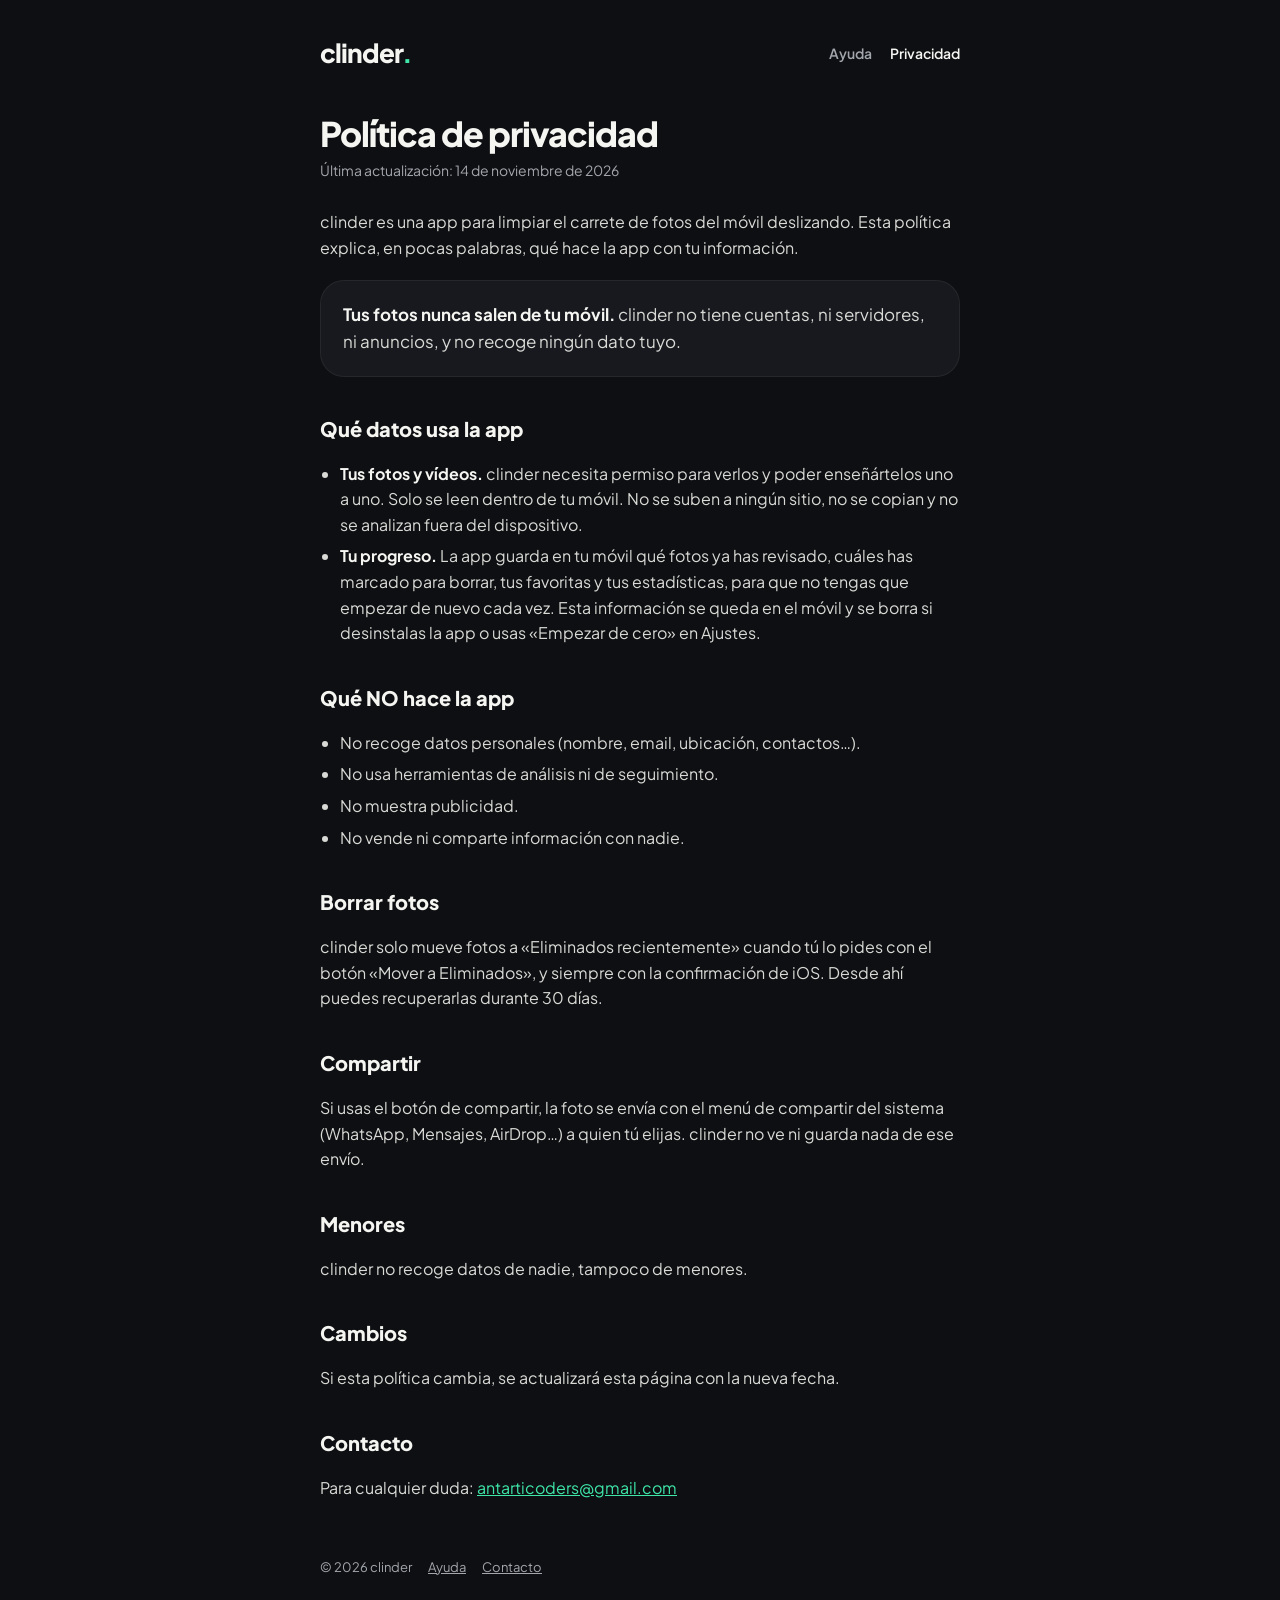
==== privacidad/index.html @ f46f3254 "Web de clinder: portada, ayuda y privacidad" ====
<!doctype html>
<html lang="es">
<head>
<meta charset="utf-8">
<meta name="viewport" content="width=device-width, initial-scale=1">
<title>Política de privacidad · clinder</title>
<meta name="description" content="Política de privacidad de clinder: tus fotos nunca salen de tu móvil.">
<link rel="preconnect" href="https://fonts.googleapis.com">
<link rel="preconnect" href="https://fonts.gstatic.com" crossorigin>
<link href="https://fonts.googleapis.com/css2?family=Plus+Jakarta+Sans:wght@400;500;600;700;800&display=swap" rel="stylesheet">
<link rel="stylesheet" href="../style.css">
</head>
<body>
<main>
  <nav>
    <a class="logo" href="../">clinder<span>.</span></a>
    <div class="links">
      <a href="../soporte/">Ayuda</a>
      <a href="../privacidad/" aria-current="page">Privacidad</a>
    </div>
  </nav>

  <h1>Política de privacidad</h1>
  <p class="date">Última actualización: 14 de noviembre de 2026</p>

  <p>clinder es una app para limpiar el carrete de fotos del móvil deslizando. Esta política explica, en pocas palabras, qué hace la app con tu información.</p>

  <div class="card">
    <p><strong>Tus fotos nunca salen de tu móvil.</strong> clinder no tiene cuentas, ni servidores, ni anuncios, y no recoge ningún dato tuyo.</p>
  </div>

  <h2>Qué datos usa la app</h2>
  <ul>
    <li><strong>Tus fotos y vídeos.</strong> clinder necesita permiso para verlos y poder enseñártelos uno a uno. Solo se leen dentro de tu móvil. No se suben a ningún sitio, no se copian y no se analizan fuera del dispositivo.</li>
    <li><strong>Tu progreso.</strong> La app guarda en tu móvil qué fotos ya has revisado, cuáles has marcado para borrar, tus favoritas y tus estadísticas, para que no tengas que empezar de nuevo cada vez. Esta información se queda en el móvil y se borra si desinstalas la app o usas «Empezar de cero» en Ajustes.</li>
  </ul>

  <h2>Qué NO hace la app</h2>
  <ul>
    <li>No recoge datos personales (nombre, email, ubicación, contactos…).</li>
    <li>No usa herramientas de análisis ni de seguimiento.</li>
    <li>No muestra publicidad.</li>
    <li>No vende ni comparte información con nadie.</li>
  </ul>

  <h2>Borrar fotos</h2>
  <p>clinder solo mueve fotos a «Eliminados recientemente» cuando tú lo pides con el botón «Mover a Eliminados», y siempre con la confirmación de iOS. Desde ahí puedes recuperarlas durante 30 días.</p>

  <h2>Compartir</h2>
  <p>Si usas el botón de compartir, la foto se envía con el menú de compartir del sistema (WhatsApp, Mensajes, AirDrop…) a quien tú elijas. clinder no ve ni guarda nada de ese envío.</p>

  <h2>Menores</h2>
  <p>clinder no recoge datos de nadie, tampoco de menores.</p>

  <h2>Cambios</h2>
  <p>Si esta política cambia, se actualizará esta página con la nueva fecha.</p>

  <h2>Contacto</h2>
  <p>Para cualquier duda: <a href="mailto:antarticoders@gmail.com">antarticoders@gmail.com</a></p>

  <footer>
    <span>© 2026 clinder</span>
    <a href="../soporte/">Ayuda</a>
    <a href="mailto:antarticoders@gmail.com">Contacto</a>
  </footer>
</main>
</body>
</html>
---- style.css ----
:root {
  --bg: #0E0F12;
  --surface: #17191E;
  --surface2: #1F2127;
  --text: #F5F5F2;
  --dim: #A3A6AD;
  --accent: #3EE6A8;
  --danger: #FF6B5B;
}
* { box-sizing: border-box; }
body {
  margin: 0;
  background: var(--bg);
  color: var(--text);
  font-family: 'Plus Jakarta Sans', -apple-system, system-ui, sans-serif;
  line-height: 1.6;
  -webkit-font-smoothing: antialiased;
}
main { max-width: 680px; margin: 0 auto; padding: 32px 20px 80px; }
nav { display: flex; align-items: center; justify-content: space-between; gap: 16px; flex-wrap: wrap; }
nav .links { display: flex; gap: 18px; font-size: 14px; font-weight: 600; }
nav .links a { color: var(--dim); text-decoration: none; }
nav .links a[aria-current="page"] { color: var(--text); }
.logo { font-weight: 800; font-size: 26px; letter-spacing: -1px; color: var(--text); text-decoration: none; }
.logo span { color: var(--accent); }
h1 { font-weight: 800; font-size: 34px; letter-spacing: -1px; line-height: 1.15; margin: 40px 0 6px; }
.lead { color: var(--dim); font-size: 17px; margin: 0 0 28px; }
.date { color: var(--dim); font-size: 14px; margin: 0 0 28px; }
h2 { font-weight: 800; font-size: 20px; margin: 36px 0 10px; }
p, li { color: #D9DAD6; font-size: 16px; }
ul { padding-left: 20px; }
li { margin: 6px 0; }
strong { color: var(--text); }
a { color: var(--accent); }
.card {
  background: var(--surface);
  border-radius: 24px;
  padding: 20px 22px;
  margin: 20px 0;
  border: 1px solid rgba(255, 255, 255, 0.06);
}
.card p { margin: 0; font-size: 17px; }
details {
  background: var(--surface);
  border-radius: 20px;
  margin: 10px 0;
  border: 1px solid rgba(255, 255, 255, 0.06);
}
summary {
  cursor: pointer;
  list-style: none;
  padding: 16px 20px;
  font-weight: 600;
  font-size: 16px;
  display: flex;
  justify-content: space-between;
  gap: 12px;
}
summary::-webkit-details-marker { display: none; }
summary::after { content: '+'; color: var(--accent); font-weight: 800; }
details[open] summary::after { content: '–'; }
details > div { padding: 0 20px 16px; }
details > div p { margin: 0 0 8px; }
.button {
  display: inline-block;
  background: var(--accent);
  color: var(--bg);
  font-weight: 700;
  text-decoration: none;
  padding: 14px 24px;
  border-radius: 999px;
  margin-top: 8px;
}
.rules { display: grid; gap: 10px; margin: 24px 0; }
.rule { display: flex; align-items: center; gap: 12px; font-weight: 600; }
.dot { width: 34px; height: 34px; border-radius: 50%; display: inline-flex; align-items: center; justify-content: center; font-weight: 800; flex-shrink: 0; }
footer { margin-top: 56px; color: var(--dim); font-size: 13px; display: flex; gap: 16px; flex-wrap: wrap; }
footer a { color: var(--dim); }
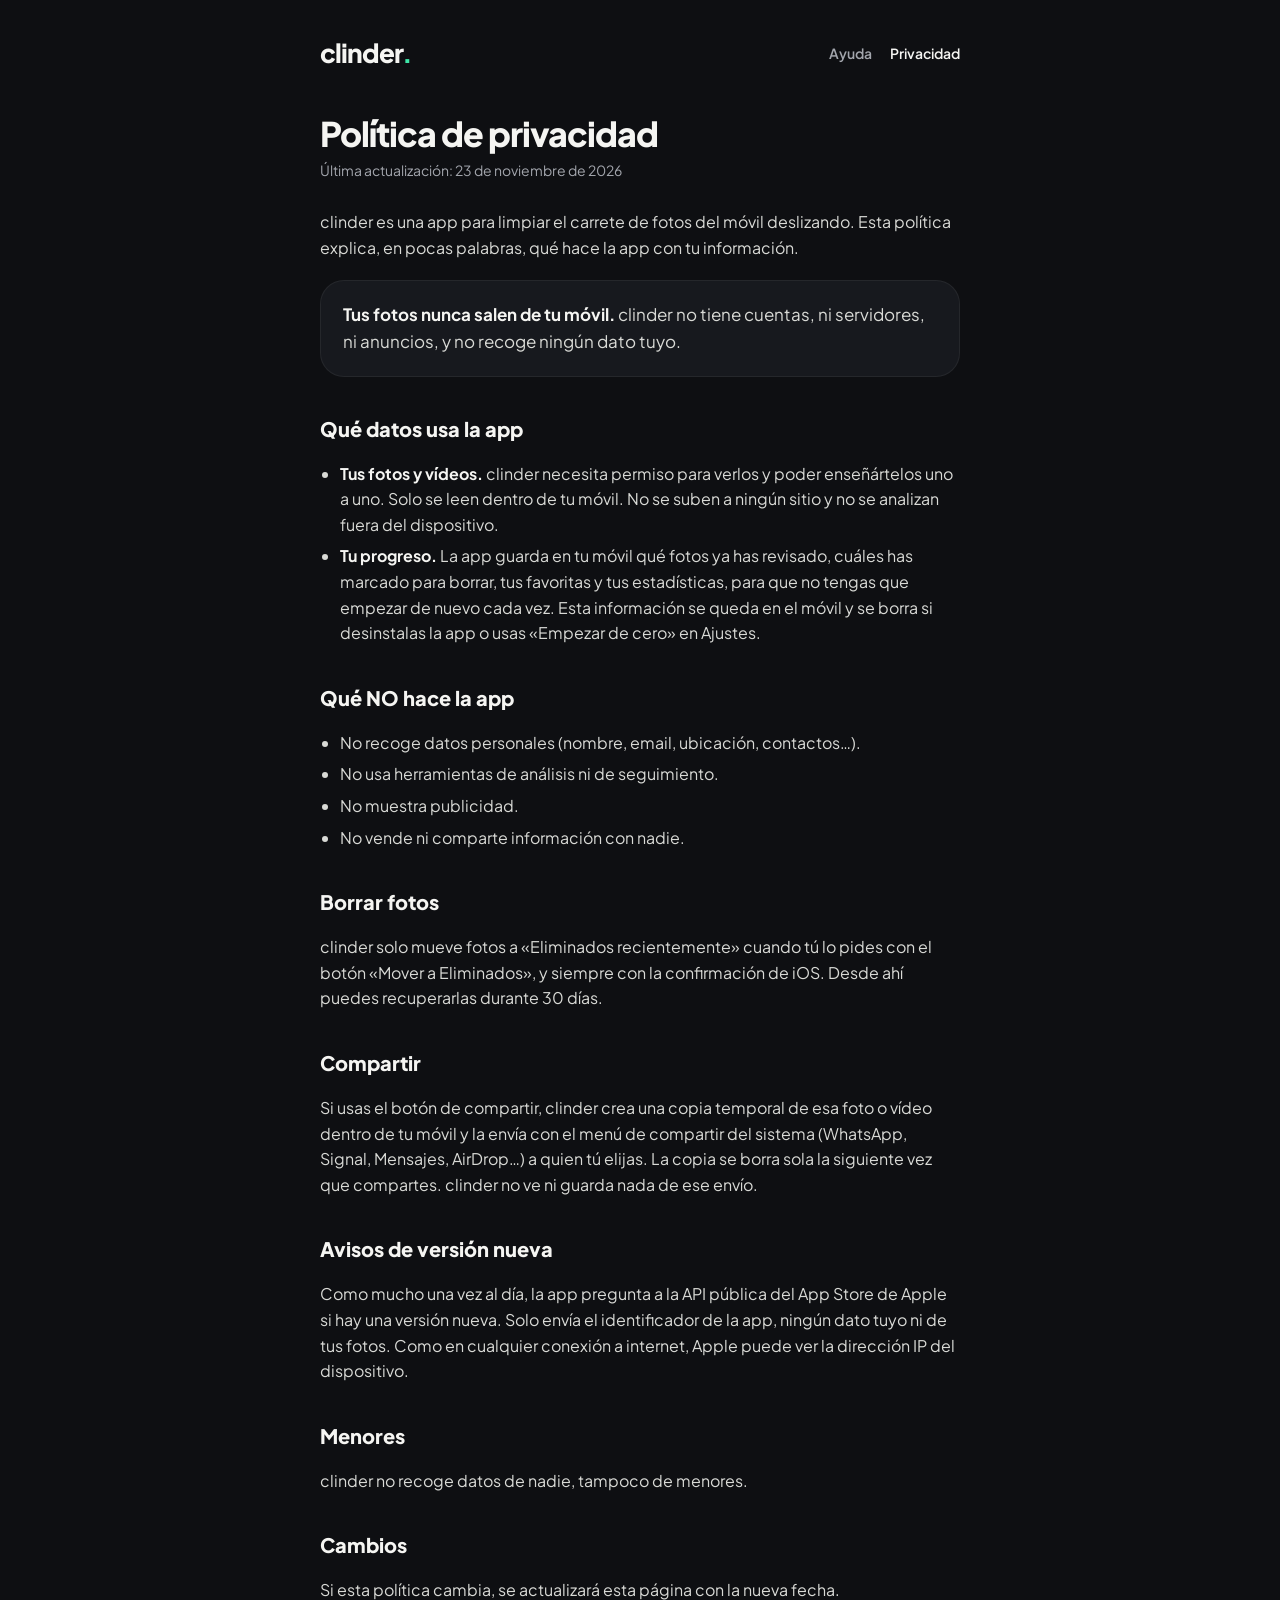
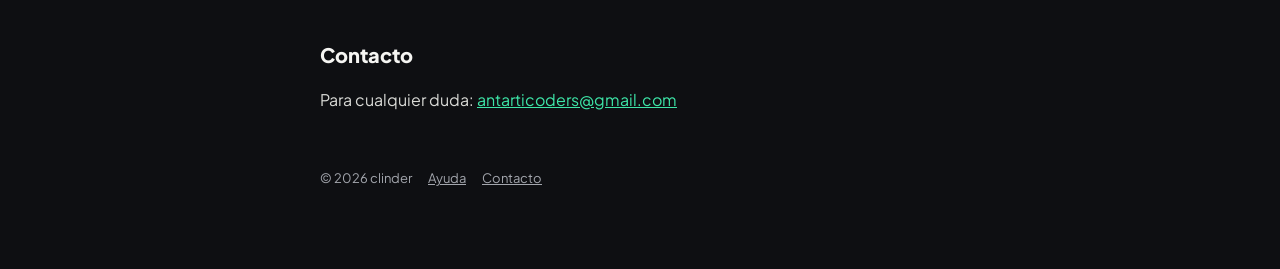
==== commit 07cfd93e: "Política de privacidad: copia temporal al compartir y aviso de versión nueva Co-Authored-By: Claude " ====
--- a/privacidad/index.html
+++ b/privacidad/index.html
@@ -21,7 +21,7 @@
   </nav>
 
   <h1>Política de privacidad</h1>
-  <p class="date">Última actualización: 14 de noviembre de 2026</p>
+  <p class="date">Última actualización: 23 de noviembre de 2026</p>
 
   <p>clinder es una app para limpiar el carrete de fotos del móvil deslizando. Esta política explica, en pocas palabras, qué hace la app con tu información.</p>
 
@@ -31,7 +31,7 @@
 
   <h2>Qué datos usa la app</h2>
   <ul>
-    <li><strong>Tus fotos y vídeos.</strong> clinder necesita permiso para verlos y poder enseñártelos uno a uno. Solo se leen dentro de tu móvil. No se suben a ningún sitio, no se copian y no se analizan fuera del dispositivo.</li>
+    <li><strong>Tus fotos y vídeos.</strong> clinder necesita permiso para verlos y poder enseñártelos uno a uno. Solo se leen dentro de tu móvil. No se suben a ningún sitio y no se analizan fuera del dispositivo.</li>
     <li><strong>Tu progreso.</strong> La app guarda en tu móvil qué fotos ya has revisado, cuáles has marcado para borrar, tus favoritas y tus estadísticas, para que no tengas que empezar de nuevo cada vez. Esta información se queda en el móvil y se borra si desinstalas la app o usas «Empezar de cero» en Ajustes.</li>
   </ul>
 
@@ -47,7 +47,10 @@
   <p>clinder solo mueve fotos a «Eliminados recientemente» cuando tú lo pides con el botón «Mover a Eliminados», y siempre con la confirmación de iOS. Desde ahí puedes recuperarlas durante 30 días.</p>
 
   <h2>Compartir</h2>
-  <p>Si usas el botón de compartir, la foto se envía con el menú de compartir del sistema (WhatsApp, Mensajes, AirDrop…) a quien tú elijas. clinder no ve ni guarda nada de ese envío.</p>
+  <p>Si usas el botón de compartir, clinder crea una copia temporal de esa foto o vídeo dentro de tu móvil y la envía con el menú de compartir del sistema (WhatsApp, Signal, Mensajes, AirDrop…) a quien tú elijas. La copia se borra sola la siguiente vez que compartes. clinder no ve ni guarda nada de ese envío.</p>
+
+  <h2>Avisos de versión nueva</h2>
+  <p>Como mucho una vez al día, la app pregunta a la API pública del App Store de Apple si hay una versión nueva. Solo envía el identificador de la app, ningún dato tuyo ni de tus fotos. Como en cualquier conexión a internet, Apple puede ver la dirección IP del dispositivo.</p>
 
   <h2>Menores</h2>
   <p>clinder no recoge datos de nadie, tampoco de menores.</p>
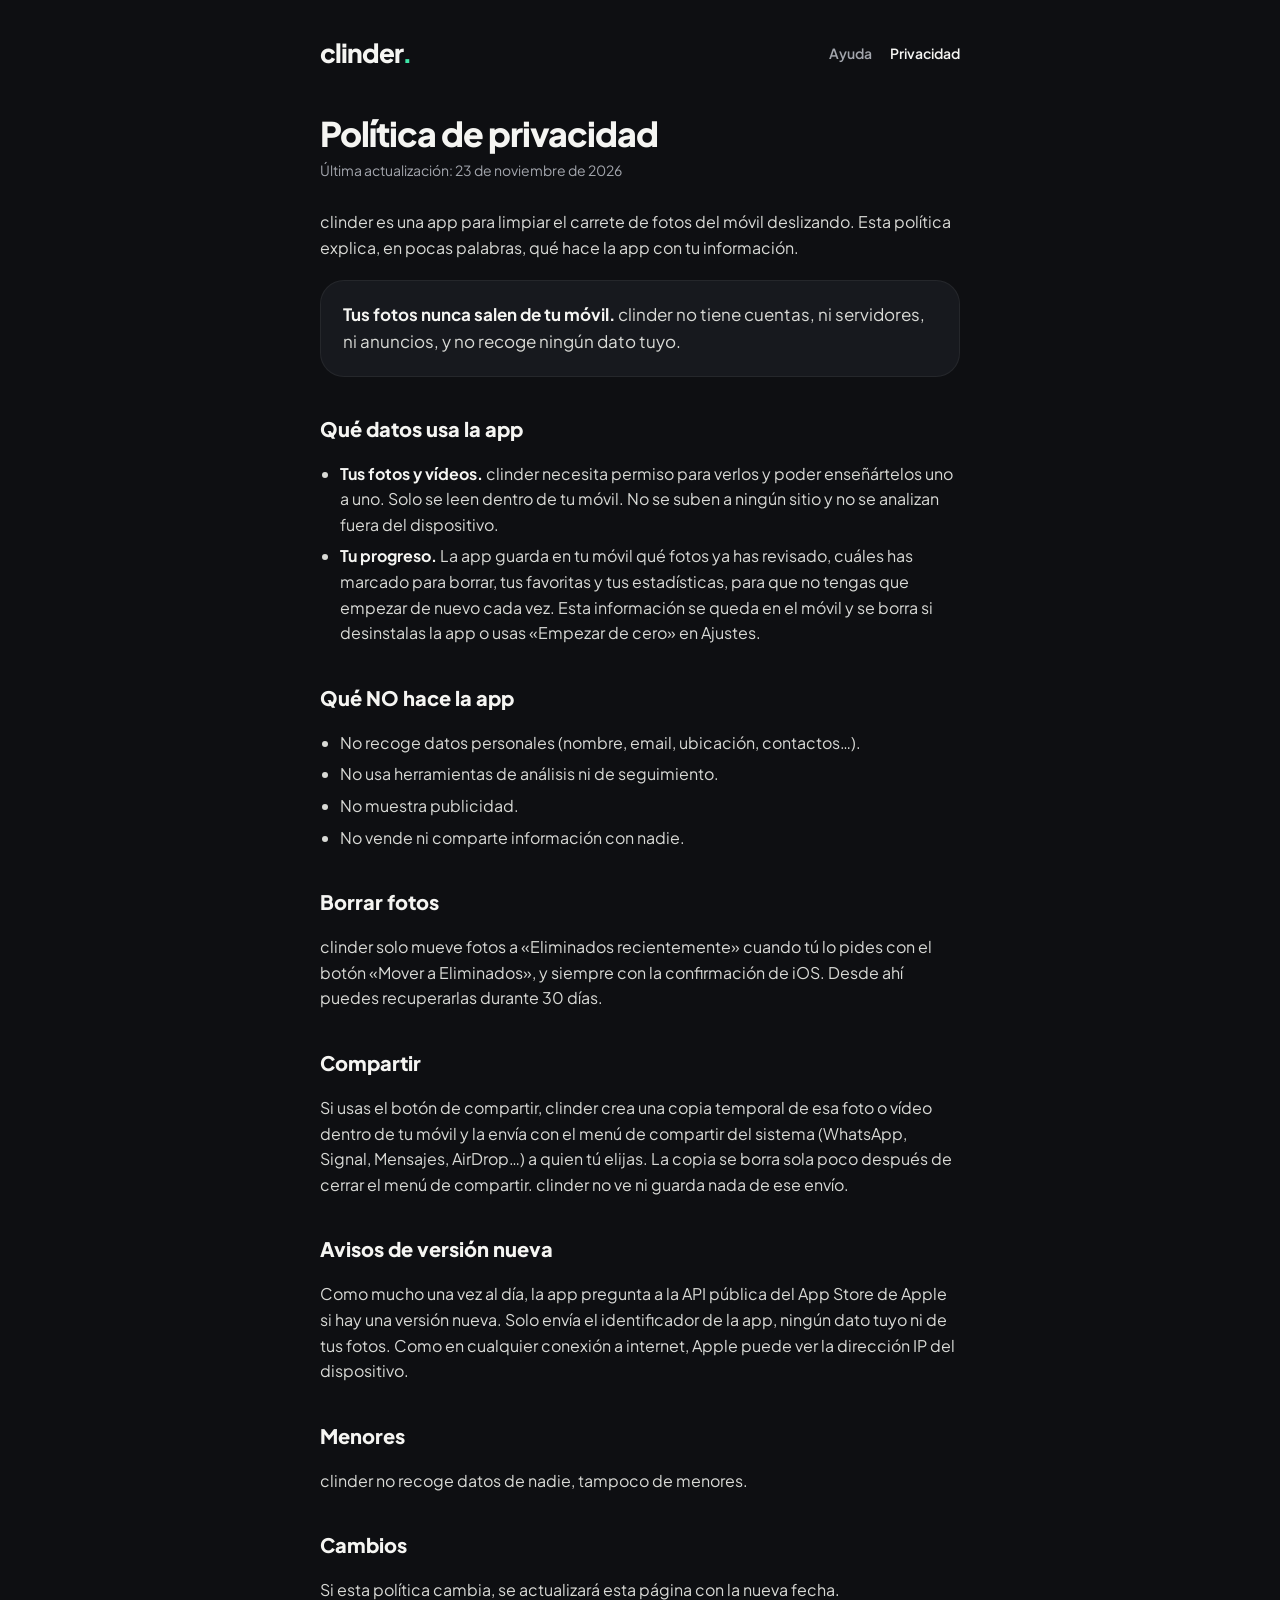
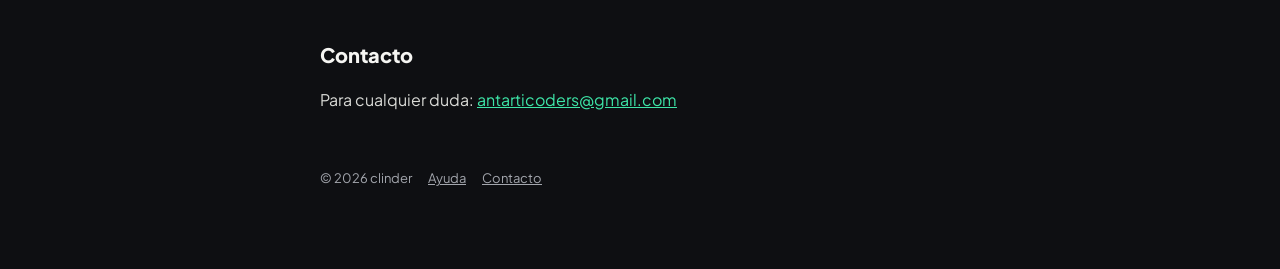
==== commit a09de3a8: "Política de privacidad: la copia temporal se borra tras compartir Co-Authored-By: Claude Opus 5.5 <n" ====
--- a/privacidad/index.html
+++ b/privacidad/index.html
@@ -47,7 +47,7 @@
   <p>clinder solo mueve fotos a «Eliminados recientemente» cuando tú lo pides con el botón «Mover a Eliminados», y siempre con la confirmación de iOS. Desde ahí puedes recuperarlas durante 30 días.</p>
 
   <h2>Compartir</h2>
-  <p>Si usas el botón de compartir, clinder crea una copia temporal de esa foto o vídeo dentro de tu móvil y la envía con el menú de compartir del sistema (WhatsApp, Signal, Mensajes, AirDrop…) a quien tú elijas. La copia se borra sola la siguiente vez que compartes. clinder no ve ni guarda nada de ese envío.</p>
+  <p>Si usas el botón de compartir, clinder crea una copia temporal de esa foto o vídeo dentro de tu móvil y la envía con el menú de compartir del sistema (WhatsApp, Signal, Mensajes, AirDrop…) a quien tú elijas. La copia se borra sola poco después de cerrar el menú de compartir. clinder no ve ni guarda nada de ese envío.</p>
 
   <h2>Avisos de versión nueva</h2>
   <p>Como mucho una vez al día, la app pregunta a la API pública del App Store de Apple si hay una versión nueva. Solo envía el identificador de la app, ningún dato tuyo ni de tus fotos. Como en cualquier conexión a internet, Apple puede ver la dirección IP del dispositivo.</p>
